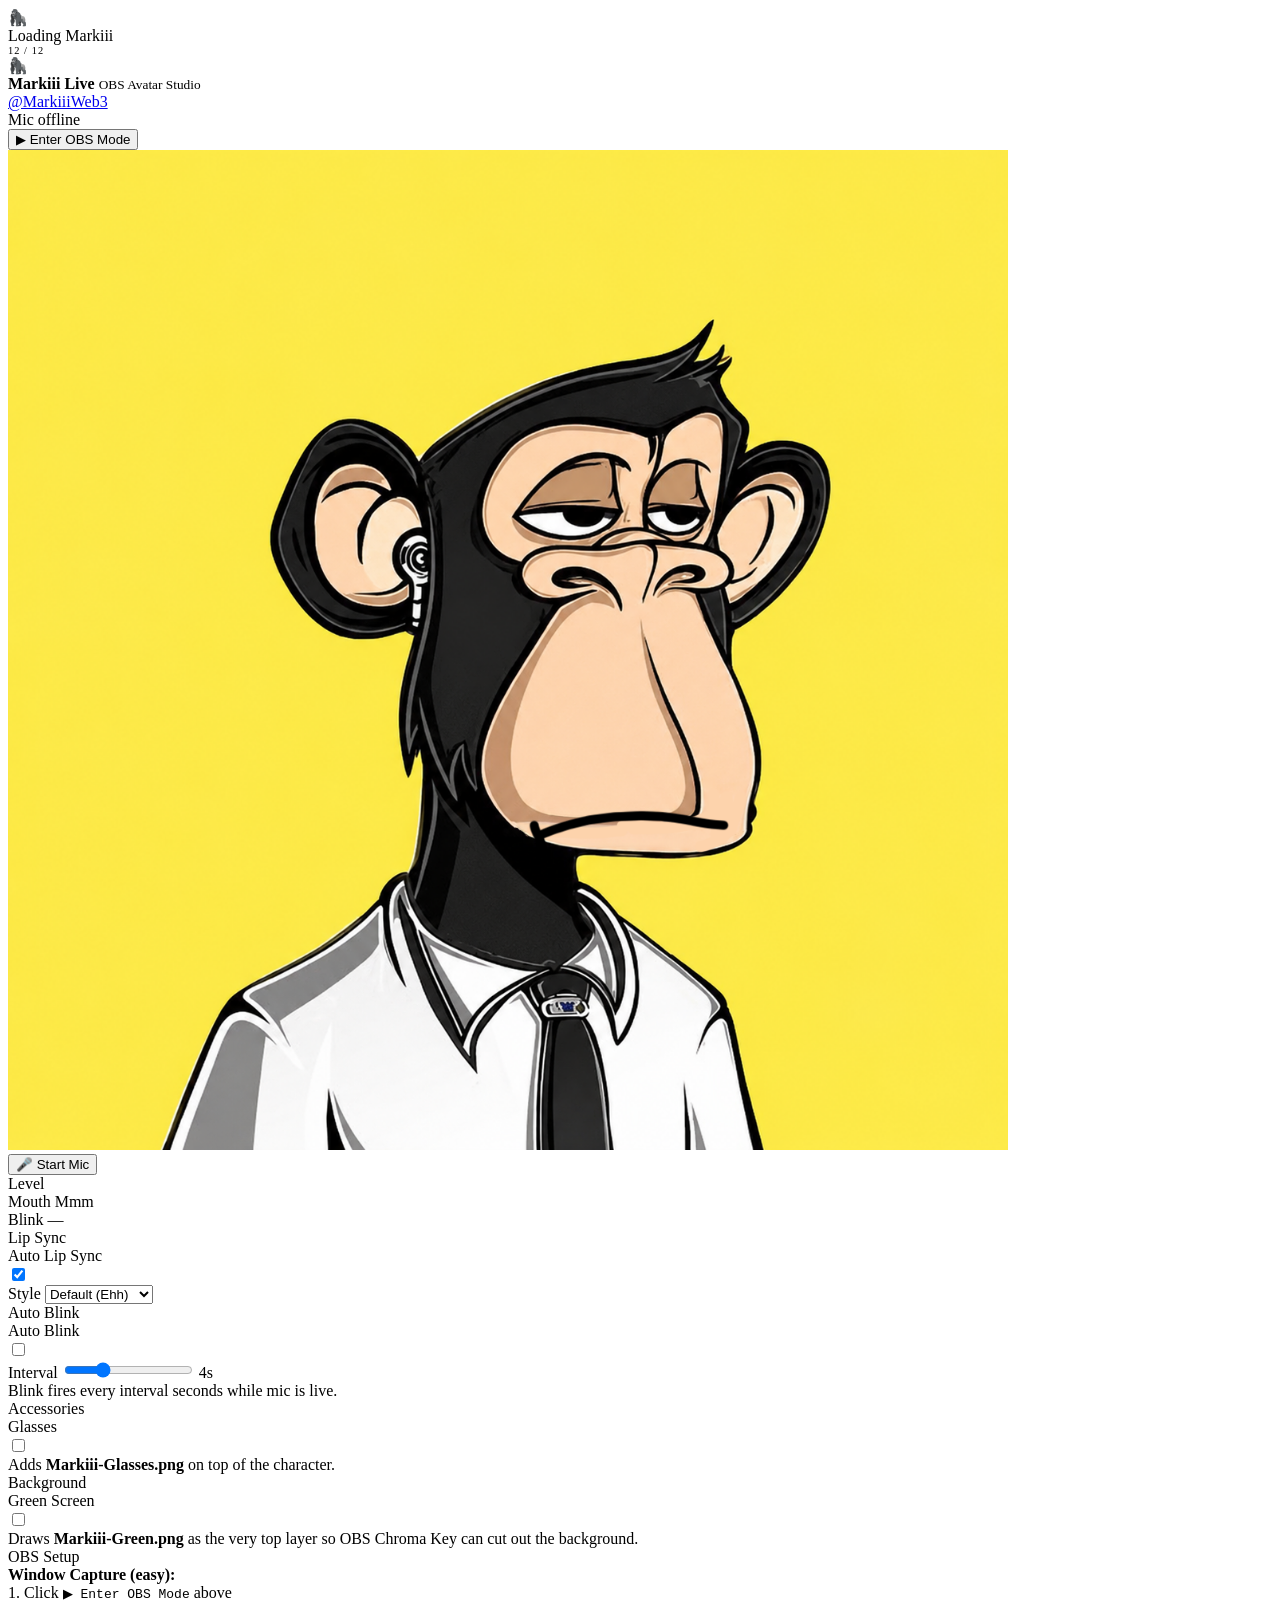
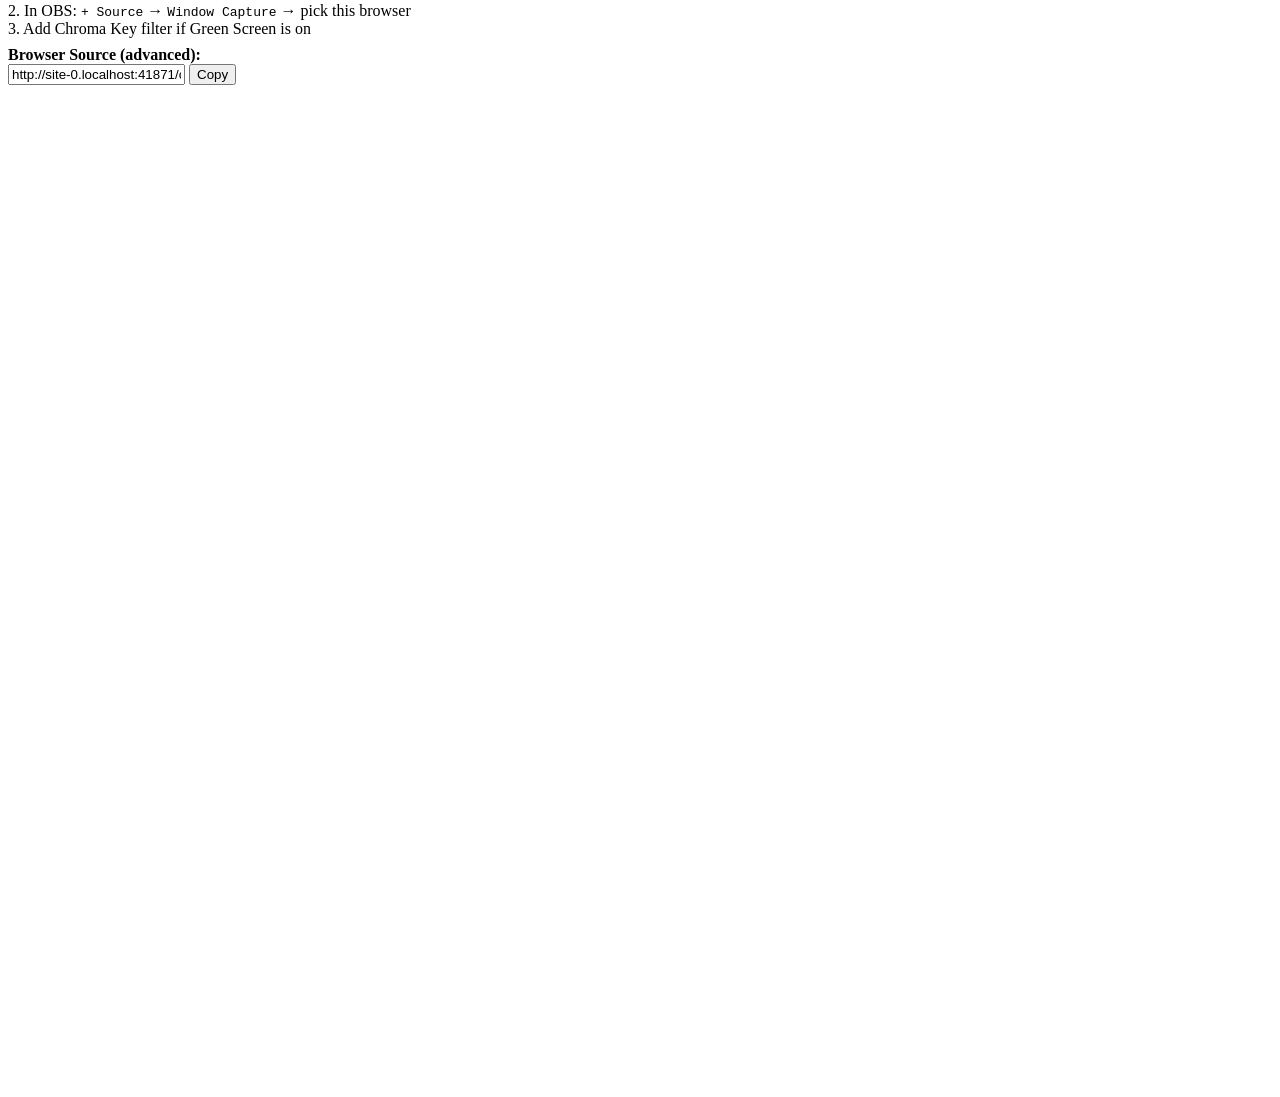
==== index.html @ 3ba4d474 "Create index.html" ====
<!DOCTYPE html>
<html lang="en">
<head>
<meta charset="UTF-8"/>
<meta name="viewport" content="width=device-width, initial-scale=1.0"/>
<title>Markiii Live · OBS Studio</title>
<meta name="description" content="Live avatar tool for Markiii — lip sync, blink, glasses + green screen overlays for OBS."/>
<link rel="icon" href="data:image/svg+xml,<svg xmlns='http://www.w3.org/2000/svg' viewBox='0 0 100 100'><text y='.9em' font-size='90'>🦍</text></svg>"/>
<link rel="stylesheet" href="style.css"/>
</head>
<body>

<!-- ═════════════ LOADER ═════════════ -->
<div class="loader" id="loader">
  <div class="loader-mark">🦍</div>
  <div class="loader-text">Loading Markiii</div>
  <div class="loader-bar"><div class="loader-fill" id="loaderFill"></div></div>
  <div class="loader-text" id="loaderStat" style="font-size:0.65rem;letter-spacing:0.1em;">0 / 0</div>
</div>

<!-- ═════════════ HEADER ═════════════ -->
<header class="header">
  <div class="brand">
    <div class="brand-mark">🦍</div>
    <div class="brand-text">
      <strong>Markiii Live</strong>
      <small>OBS Avatar Studio</small>
    </div>
  </div>
  <a class="h-handle" href="https://x.com/MarkiiiWeb3" target="_blank" rel="noopener">@MarkiiiWeb3</a>
  <div class="h-spacer"></div>
  <div class="h-status">
    <div class="dot" id="micDot"></div>
    <span id="micStatusText">Mic offline</span>
  </div>
  <button class="btn-obs-enter" onclick="enterObsMode()">▶ Enter OBS Mode</button>
</header>

<!-- ═════════════ MAIN LAYOUT ═════════════ -->
<main class="main">

  <!-- Stage -->
  <div class="stage">
    <div class="stage-canvas">
      <div class="canvas-frame" id="canvasFrame">
        <canvas id="previewCanvas" width="1000" height="1000"></canvas>
      </div>
    </div>
    <div class="stage-foot">
      <div class="foot-block">
        <button class="btn-mic" id="micBtn" onclick="toggleMic()">🎤 Start Mic</button>
      </div>
      <div class="foot-block">
        <span class="foot-label">Level</span>
        <div id="micMeter"><div id="micFill"></div></div>
      </div>
      <div class="foot-block">
        <span class="foot-label">Mouth</span>
        <span class="foot-val" id="footMouth">Mmm</span>
      </div>
      <div class="foot-block">
        <span class="foot-label">Blink</span>
        <span class="foot-val" id="footBlink">—</span>
      </div>
    </div>
  </div>

  <!-- Controls -->
  <aside class="panel">

    <!-- Lip Sync -->
    <div class="group">
      <div class="group-hd">Lip Sync</div>
      <div class="row">
        <label>Auto Lip Sync</label>
        <div class="switch on" id="lipSyncSwitch" onclick="toggleSwitch('lipSync')">
          <input type="checkbox" id="lipSyncToggle" checked/>
        </div>
      </div>
      <div class="row">
        <label>Style</label>
        <select id="syncStyle">
          <option value="ehh">Default (Ehh)</option>
          <option value="uhh">Casual (Uhh)</option>
          <option value="smile">Smiley (Smile)</option>
          <option value="sss">Hissy (Sss)</option>
        </select>
      </div>
    </div>

    <!-- Auto Blink -->
    <div class="group">
      <div class="group-hd">Auto Blink</div>
      <div class="row">
        <label>Auto Blink</label>
        <div class="switch" id="blinkSwitch" onclick="toggleSwitch('blink')">
          <input type="checkbox" id="blinkToggle"/>
        </div>
      </div>
      <div class="row">
        <label>Interval</label>
        <input type="range" id="blinkSlider" min="1" max="12" step="0.5" value="4" oninput="onBlinkSlider()"/>
        <span class="val" id="blinkVal">4s</span>
      </div>
      <div class="indicator">Blink fires every interval seconds while mic is live.</div>
    </div>

    <!-- Accessories -->
    <div class="group">
      <div class="group-hd">Accessories</div>
      <div class="row">
        <label>Glasses</label>
        <div class="switch" id="glassesSwitch" onclick="toggleSwitch('glasses')">
          <input type="checkbox" id="glassesToggle"/>
        </div>
      </div>
      <div class="help">Adds <strong style="color:var(--lemon)">Markiii-Glasses.png</strong> on top of the character.</div>
    </div>

    <!-- Background -->
    <div class="group">
      <div class="group-hd">Background</div>
      <div class="row">
        <label>Green Screen</label>
        <div class="switch" id="greenSwitch" onclick="toggleSwitch('green')">
          <input type="checkbox" id="greenToggle"/>
        </div>
      </div>
      <div class="help">Draws <strong style="color:var(--lemon)">Markiii-Green.png</strong> as the very top layer so OBS Chroma Key can cut out the background.</div>
    </div>

    <!-- OBS Setup -->
    <div class="group">
      <div class="group-hd">OBS Setup</div>
      <div class="help">
        <strong style="color:var(--ink);">Window Capture (easy):</strong><br/>
        1. Click <kbd>▶ Enter OBS Mode</kbd> above<br/>
        2. In OBS: <kbd>+ Source</kbd> → <kbd>Window Capture</kbd> → pick this browser<br/>
        3. Add Chroma Key filter if Green Screen is on<br/>
      </div>
      <div class="help" style="margin-top:0.5rem;">
        <strong style="color:var(--ink);">Browser Source (advanced):</strong>
        <div class="obs-url-row">
          <input id="obsUrl" readonly value=""/>
          <button onclick="copyObsUrl()">Copy</button>
        </div>
      </div>
    </div>

  </aside>
</main>

<!-- ═════════════ OBS MODE OVERLAY ═════════════ -->
<div class="obs-mode" id="obsMode">
  <div class="obs-canvas-wrap">
    <canvas id="obsCanvas" width="1000" height="1000"></canvas>
  </div>
</div>
<div class="obs-exit" id="obsExit" style="display:none;">
  <button onclick="exitObsMode()">× Exit OBS Mode</button>
  <button class="pause" id="pauseBtn" onclick="togglePause()">⏸ Pause Mic</button>
</div>

<script>
// ═══════════════════════════════════════════════════════════════════════════
//  Markiii Live — single-file OBS avatar studio
//  Simpler than SolQuicks: no auto-expressions. Just lip sync + periodic blink.
// ═══════════════════════════════════════════════════════════════════════════

// ── ASSETS ────────────────────────────────────────────────────────────────
const ASSET_BASE = './assets/';

const BASE    = 'Markiii-Base.png';
const BLINK   = 'Markiii-Blink.png';
const GLASSES = 'Markiii-Glasses.png';
const GREEN   = 'Markiii-Green.png';

// Mouth shapes — volume tier → mouth file, per style
const MOUTHS = {
  ehh:   { silent:'Markiii-Mmm.png',   quiet:'Markiii-Eee.png', mid:'Markiii-Ehh.png',   loud:'Markiii-Ahh.png' },
  uhh:   { silent:'Markiii-Mmm.png',   quiet:'Markiii-Eee.png', mid:'Markiii-Uhh.png',   loud:'Markiii-Ahh.png' },
  smile: { silent:'Markiii-Smile.png', quiet:'Markiii-Eee.png', mid:'Markiii-Smile.png', loud:'Markiii-Ahh.png' },
  sss:   { silent:'Markiii-Mmm.png',   quiet:'Markiii-Sss.png', mid:'Markiii-Rrr.png',   loud:'Markiii-Ahh.png' },
};

// ── STATE ─────────────────────────────────────────────────────────────────
const state = {
  lipSync: true,
  syncStyle: 'ehh',
  autoBlink: false,
  blinkIntervalSec: 4,
  glasses: false,
  greenScreen: false,
  micPaused: false,
};

let blinkUntil = 0;            // performance.now() deadline for blink frame
let lastAutoBlinkTime = 0;
let currentMouth = 'silent';
const BLINK_MS = 140;

// ── IMAGE CACHE ───────────────────────────────────────────────────────────
const IMG = {};
function imgUrl(file) { return ASSET_BASE + encodeURIComponent(file); }

function preload(onProgress) {
  const files = new Set();
  files.add(BASE); files.add(BLINK); files.add(GLASSES); files.add(GREEN);
  Object.values(MOUTHS).forEach(m => Object.values(m).forEach(f => files.add(f)));
  const list = [...files];
  let done = 0;
  return Promise.all(list.map(file => new Promise(res => {
    const img = new Image();
    img.crossOrigin = 'anonymous';
    img.onload = img.onerror = () => {
      IMG[file] = (img.complete && img.naturalWidth) ? img : null;
      done++;
      onProgress(done, list.length, file);
      res();
    };
    img.src = imgUrl(file);
  })));
}

// ── CANVAS RENDER ─────────────────────────────────────────────────────────
const previewCanvas = document.getElementById('previewCanvas');
const previewCtx = previewCanvas.getContext('2d');
const obsCanvas = document.getElementById('obsCanvas');
const obsCtx = obsCanvas.getContext('2d');

function getMouthFile() {
  const set = MOUTHS[state.syncStyle] || MOUTHS.ehh;
  return set[currentMouth] || set.silent;
}

function isBlinking() {
  return performance.now() < blinkUntil;
}

function drawFrame(ctx, w, h) {
  ctx.clearRect(0, 0, w, h);

  // 1. Base (always)
  const baseImg = IMG[BASE];
  if (baseImg) ctx.drawImage(baseImg, 0, 0, w, h);

  // 2. Mouth (always — silence frame = closed mouth)
  const mouthImg = IMG[getMouthFile()];
  if (mouthImg) ctx.drawImage(mouthImg, 0, 0, w, h);

  // 3. Blink overlay (conditional)
  if (isBlinking()) {
    const blinkImg = IMG[BLINK];
    if (blinkImg) ctx.drawImage(blinkImg, 0, 0, w, h);
  }

  // 4. Glasses overlay (conditional)
  if (state.glasses) {
    const gImg = IMG[GLASSES];
    if (gImg) ctx.drawImage(gImg, 0, 0, w, h);
  }

  // 5. Green screen overlay — very top layer (conditional)
  if (state.greenScreen) {
    const grImg = IMG[GREEN];
    if (grImg) ctx.drawImage(grImg, 0, 0, w, h);
  }
}

function render() {
  drawFrame(previewCtx, previewCanvas.width, previewCanvas.height);
  if (document.body.classList.contains('obs-active')) {
    drawFrame(obsCtx, obsCanvas.width, obsCanvas.height);
  }
}

// ── LIP SYNC ──────────────────────────────────────────────────────────────
function getMouthTier(vol) {
  if (vol > 0.12)  return 'loud';
  if (vol > 0.05)  return 'mid';
  if (vol > 0.018) return 'quiet';
  return 'silent';
}

// ── MIC ───────────────────────────────────────────────────────────────────
let analyser = null;
let audioCtx = null;
let micStream = null;

async function toggleMic() {
  if (micStream) { stopMic(); return; }
  try {
    micStream = await navigator.mediaDevices.getUserMedia({ audio: true, video: false });
    audioCtx = new (window.AudioContext || window.webkitAudioContext)();
    if (audioCtx.state === 'suspended') await audioCtx.resume();
    analyser = audioCtx.createAnalyser();
    analyser.fftSize = 256;
    analyser.smoothingTimeConstant = 0;
    audioCtx.createMediaStreamSource(micStream).connect(analyser);
    document.getElementById('micBtn').textContent = '⏹ Stop Mic';
    document.getElementById('micBtn').classList.add('live');
    document.getElementById('micDot').classList.add('live');
    document.getElementById('micStatusText').textContent = 'Listening';
  } catch (e) {
    document.getElementById('micStatusText').textContent = 'Mic denied';
  }
}

function stopMic() {
  if (micStream) micStream.getTracks().forEach(t => t.stop());
  if (audioCtx) audioCtx.close();
  micStream = null; audioCtx = null; analyser = null;
  document.getElementById('micBtn').textContent = '🎤 Start Mic';
  document.getElementById('micBtn').classList.remove('live');
  document.getElementById('micDot').classList.remove('live');
  document.getElementById('micStatusText').textContent = 'Mic offline';
  document.getElementById('micFill').style.width = '0%';
  currentMouth = 'silent';
}

function togglePause() {
  state.micPaused = !state.micPaused;
  document.getElementById('pauseBtn').textContent = state.micPaused ? '▶ Resume' : '⏸ Pause Mic';
  document.getElementById('pauseBtn').classList.toggle('paused', state.micPaused);
}

// ── MAIN LOOP ─────────────────────────────────────────────────────────────
function loop() {
  if (analyser && !state.micPaused) {
    const d = new Float32Array(analyser.fftSize);
    analyser.getFloatTimeDomainData(d);
    let sq = 0; for (let i = 0; i < d.length; i++) sq += d[i]*d[i];
    const rawRms = Math.sqrt(sq / d.length);

    if (state.lipSync) currentMouth = getMouthTier(rawRms);
    else currentMouth = 'silent';

    document.getElementById('micFill').style.width = Math.min(100, rawRms * 800) + '%';
    document.getElementById('footMouth').textContent =
      (state.lipSync ? currentMouth.charAt(0).toUpperCase() + currentMouth.slice(1) : 'Off');
  }

  // Auto-blink timer
  if (state.autoBlink && analyser) {
    const now = performance.now();
    if (now - lastAutoBlinkTime > state.blinkIntervalSec * 1000) {
      blinkUntil = Math.max(blinkUntil, now + BLINK_MS);
      lastAutoBlinkTime = now;
    }
  }

  document.getElementById('footBlink').textContent = isBlinking() ? '●' : '—';

  render();
  requestAnimationFrame(loop);
}

// ── UI HANDLERS ───────────────────────────────────────────────────────────
function toggleSwitch(key) {
  if (key === 'lipSync') {
    state.lipSync = !state.lipSync;
    document.getElementById('lipSyncSwitch').classList.toggle('on', state.lipSync);
    document.getElementById('lipSyncToggle').checked = state.lipSync;
  } else if (key === 'blink') {
    state.autoBlink = !state.autoBlink;
    document.getElementById('blinkSwitch').classList.toggle('on', state.autoBlink);
    document.getElementById('blinkToggle').checked = state.autoBlink;
  } else if (key === 'glasses') {
    state.glasses = !state.glasses;
    document.getElementById('glassesSwitch').classList.toggle('on', state.glasses);
    document.getElementById('glassesToggle').checked = state.glasses;
  } else if (key === 'green') {
    state.greenScreen = !state.greenScreen;
    document.getElementById('greenSwitch').classList.toggle('on', state.greenScreen);
    document.getElementById('greenToggle').checked = state.greenScreen;
  }
  broadcastState();
}

function onBlinkSlider() {
  state.blinkIntervalSec = parseFloat(document.getElementById('blinkSlider').value);
  document.getElementById('blinkVal').textContent = state.blinkIntervalSec + 's';
  broadcastState();
}

document.getElementById('syncStyle').addEventListener('change', e => {
  state.syncStyle = e.target.value;
  broadcastState();
});

// ── OBS MODE ──────────────────────────────────────────────────────────────
function enterObsMode() {
  document.body.classList.add('obs-active');
  document.getElementById('obsExit').style.display = 'flex';
  if (!micStream) toggleMic();
}
function exitObsMode() {
  document.body.classList.remove('obs-active');
  document.getElementById('obsExit').style.display = 'none';
}
document.addEventListener('keydown', e => {
  if (e.key === 'Escape' && document.body.classList.contains('obs-active')) exitObsMode();
});

// ── OBS BROWSER SOURCE URL ────────────────────────────────────────────────
const OBS_URL = window.location.href.replace(/index\.html?(\?.*)?$/i, '').replace(/\/$/, '') + '/obs.html';
document.getElementById('obsUrl').value = OBS_URL;
function copyObsUrl() {
  navigator.clipboard.writeText(OBS_URL).then(() => {
    const btn = event.target;
    const old = btn.textContent;
    btn.textContent = '✓';
    setTimeout(() => btn.textContent = old, 1500);
  });
}

// ── BROADCAST CHANNEL ─────────────────────────────────────────────────────
const ch = new BroadcastChannel('markiii-live');
function broadcastState() { ch.postMessage({ type: 'state', state: { ...state } }); }
setInterval(broadcastState, 2000);
window.addEventListener('focus', broadcastState);

// ── BOOT ──────────────────────────────────────────────────────────────────
preload((done, total) => {
  document.getElementById('loaderFill').style.width = (done / total * 100) + '%';
  document.getElementById('loaderStat').textContent = `${done} / ${total}`;
}).then(() => {
  setTimeout(() => document.getElementById('loader').classList.add('gone'), 200);
  loop();
});
</script>
</body>
</html>
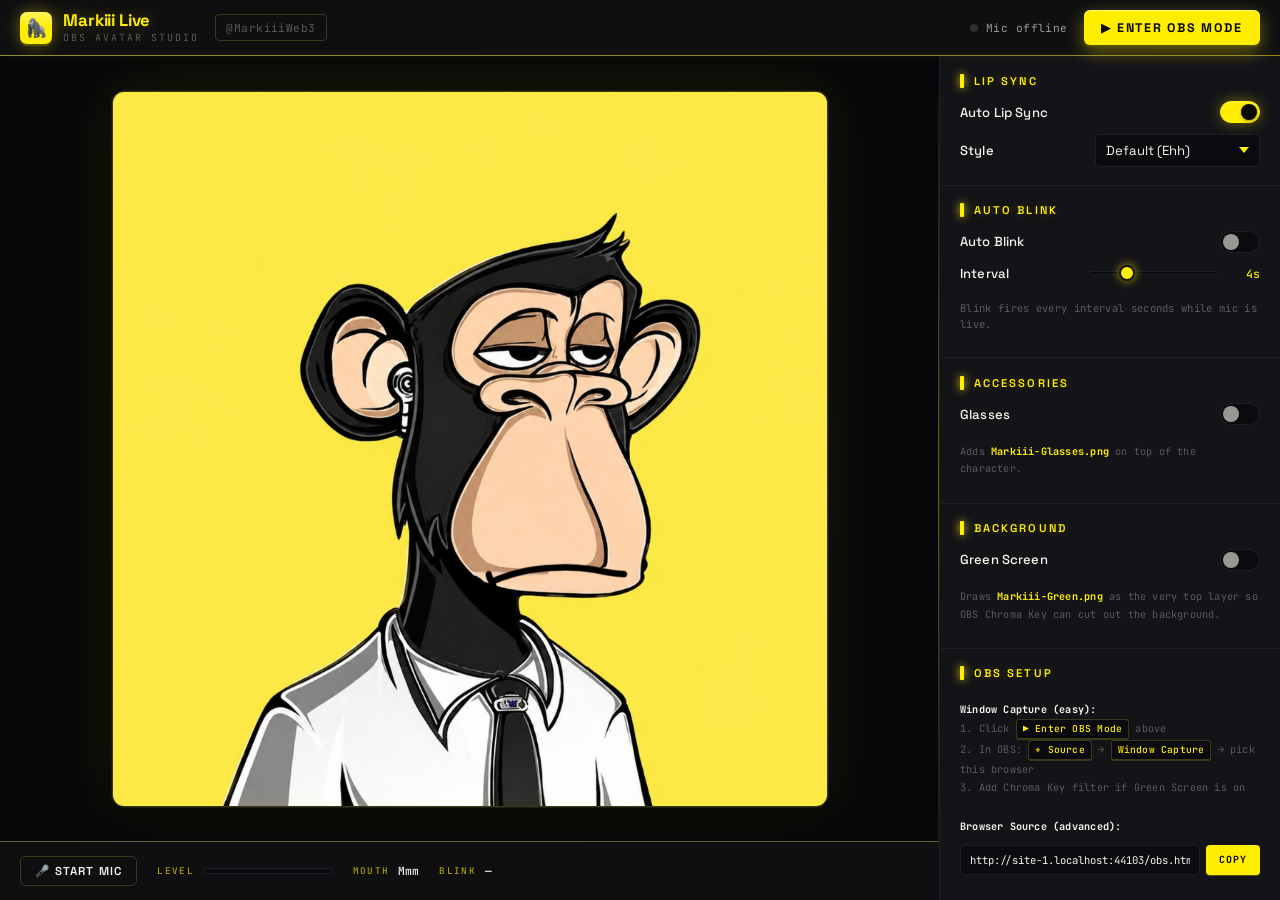
==== commit a29d52eb: "Update index.html" ====
--- a/index.html
+++ b/index.html
@@ -81,9 +81,7 @@
         <label>Style</label>
         <select id="syncStyle">
           <option value="ehh">Default (Ehh)</option>
-          <option value="uhh">Casual (Uhh)</option>
-          <option value="smile">Smiley (Smile)</option>
-          <option value="sss">Hissy (Sss)</option>
+          <option value="smile">Smiley</option>
         </select>
       </div>
     </div>
@@ -177,10 +175,8 @@
 
 // Mouth shapes — volume tier → mouth file, per style
 const MOUTHS = {
-  ehh:   { silent:'Markiii-Mmm.png',   quiet:'Markiii-Eee.png', mid:'Markiii-Ehh.png',   loud:'Markiii-Ahh.png' },
-  uhh:   { silent:'Markiii-Mmm.png',   quiet:'Markiii-Eee.png', mid:'Markiii-Uhh.png',   loud:'Markiii-Ahh.png' },
-  smile: { silent:'Markiii-Smile.png', quiet:'Markiii-Eee.png', mid:'Markiii-Smile.png', loud:'Markiii-Ahh.png' },
-  sss:   { silent:'Markiii-Mmm.png',   quiet:'Markiii-Sss.png', mid:'Markiii-Rrr.png',   loud:'Markiii-Ahh.png' },
+  ehh:   { silent:'Markiii-Mmm.png',   quiet:'Markiii-Eee.png', mid:'Markiii-Ehh.png', loud:'Markiii-Ahh.png' },
+  smile: { silent:'Markiii-Smile.png', quiet:'Markiii-Eee.png', mid:'Markiii-Ehh.png', loud:'Markiii-Ahh.png' },
 };
 
 // ── STATE ─────────────────────────────────────────────────────────────────
--- a/style.css
+++ b/style.css
@@ -0,0 +1,707 @@
+/* ═══════════════════════════════════════════════════════════════════════
+   Markiii Live — Dark + Lemon theme
+   ═══════════════════════════════════════════════════════════════════════ */
+
+@import url('https://fonts.googleapis.com/css2?family=JetBrains+Mono:wght@400;500;700&family=Space+Grotesk:wght@400;500;600;700&display=swap');
+
+/* ── DESIGN TOKENS ──────────────────────────────────────────────────── */
+:root {
+  /* Surfaces — very dark neutral, no warmth, lemon pops against this */
+  --bg:           #07070a;
+  --bg-elev:      #0f0f12;
+  --bg-panel:     #131318;
+  --bg-input:     #0b0b0f;
+  --line:         #1f1f26;
+  --line-soft:    #181820;
+  --line-hot:     #3a3a18;
+
+  /* Ink */
+  --ink:          #f5f5ec;
+  --ink-dim:      rgba(245,245,236,0.6);
+  --ink-faint:    rgba(245,245,236,0.32);
+  --ink-ghost:    rgba(245,245,236,0.14);
+
+  /* The hero color — bright lemon yellow */
+  --lemon:        #ffee00;
+  --lemon-glow:   #fff44f;
+  --lemon-soft:   #fff983;
+  --lemon-dim:    #aaa000;
+  --lemon-deep:   #555000;
+
+  /* Status */
+  --green:        #2ecc4c;
+  --red:          #e63429;
+
+  /* Lemon gradients */
+  --grad-lemon:   linear-gradient(90deg, var(--lemon-glow) 0%, var(--lemon) 100%);
+  --grad-lemon-v: linear-gradient(180deg, var(--lemon-glow) 0%, var(--lemon) 100%);
+
+  /* Glows */
+  --glow-lemon:   0 0 0 1px rgba(255,238,0,0.35), 0 0 22px rgba(255,238,0,0.3);
+  --glow-soft:    0 0 14px rgba(255,238,0,0.18);
+
+  /* Shadows */
+  --shadow:       0 1px 0 rgba(255,255,255,0.04), 0 12px 36px rgba(0,0,0,0.6);
+
+  /* Fonts */
+  --f-display:    'Space Grotesk', 'Helvetica Neue', sans-serif;
+  --f-mono:       'JetBrains Mono', 'SFMono-Regular', Menlo, monospace;
+  --f-body:       'Space Grotesk', system-ui, sans-serif;
+}
+
+* { margin:0; padding:0; box-sizing:border-box; }
+html, body { width:100%; height:100%; overflow:hidden; }
+body {
+  background: var(--bg);
+  color: var(--ink);
+  font-family: var(--f-body);
+  font-size: 14px;
+  letter-spacing: 0.01em;
+  -webkit-font-smoothing: antialiased;
+}
+
+/* Atmospheric background — lemon corner glow + dot grid + scan lines */
+body::before {
+  content: '';
+  position: fixed; inset: 0;
+  background-image:
+    radial-gradient(ellipse 90% 60% at 50% -10%, rgba(255,238,0,0.07) 0, transparent 55%),
+    radial-gradient(ellipse 70% 40% at 100% 110%, rgba(255,238,0,0.05) 0, transparent 50%),
+    radial-gradient(rgba(255,238,0,0.04) 1px, transparent 1px);
+  background-size: auto, auto, 26px 26px;
+  background-position: center;
+  pointer-events: none;
+  z-index: 0;
+}
+body::after {
+  content: '';
+  position: fixed; inset: 0;
+  background: repeating-linear-gradient(
+    0deg,
+    transparent 0 2px,
+    rgba(255,255,255,0.012) 2px 3px
+  );
+  pointer-events: none;
+  z-index: 0;
+  mix-blend-mode: overlay;
+}
+
+/* ── HEADER ──────────────────────────────────────────────────────────── */
+.header {
+  position: relative; z-index: 2;
+  height: 56px;
+  display: flex; align-items: center;
+  padding: 0 1.25rem;
+  background: var(--bg-elev);
+  border-bottom: 1px solid var(--line);
+  gap: 1rem;
+}
+.header::after {
+  content: '';
+  position: absolute;
+  left: 0; right: 0; bottom: -1px;
+  height: 1px;
+  background: var(--grad-lemon);
+  opacity: 0.5;
+  box-shadow: 0 0 8px rgba(255,238,0,0.4);
+}
+
+.brand {
+  display: flex; align-items: center; gap: 0.7rem;
+  font-family: var(--f-display);
+}
+.brand-mark {
+  width: 32px; height: 32px;
+  display: grid; place-items: center;
+  background: var(--lemon);
+  border-radius: 7px;
+  font-size: 18px;
+  box-shadow:
+    0 2px 0 var(--lemon-deep),
+    0 0 16px rgba(255,238,0,0.4);
+  position: relative;
+}
+.brand-mark::after {
+  content: '';
+  position: absolute;
+  inset: 0;
+  border-radius: 7px;
+  background: linear-gradient(180deg, rgba(255,255,255,0.35), transparent 50%);
+  pointer-events: none;
+}
+.brand-text { line-height: 1.1; }
+.brand-text strong {
+  font-weight: 700;
+  font-size: 1.05rem;
+  letter-spacing: -0.01em;
+  color: var(--lemon);
+  text-shadow: 0 0 18px rgba(255,238,0,0.4);
+}
+.brand-text small {
+  display: block;
+  font-family: var(--f-mono);
+  font-size: 0.62rem;
+  color: var(--ink-faint);
+  text-transform: uppercase;
+  letter-spacing: 0.2em;
+  margin-top: 3px;
+}
+
+.h-handle {
+  font-family: var(--f-mono);
+  font-size: 0.7rem;
+  color: var(--ink-faint);
+  text-decoration: none;
+  letter-spacing: 0.04em;
+  padding: 0.35rem 0.65rem;
+  border: 1px solid var(--line-hot);
+  border-radius: 4px;
+  transition: all 0.15s;
+}
+.h-handle:hover {
+  color: var(--lemon);
+  border-color: var(--lemon);
+  box-shadow: var(--glow-soft);
+}
+
+.h-spacer { flex: 1; }
+.h-status {
+  display: flex; align-items: center; gap: 0.5rem;
+  font-family: var(--f-mono);
+  font-size: 0.7rem;
+  color: var(--ink-dim);
+  letter-spacing: 0.04em;
+}
+.dot {
+  width: 8px; height: 8px; border-radius: 50%;
+  background: var(--ink-ghost);
+  transition: all 0.2s;
+}
+.dot.live {
+  background: var(--lemon);
+  box-shadow: 0 0 14px var(--lemon), 0 0 4px var(--lemon);
+  animation: pulse 1.6s infinite;
+}
+@keyframes pulse {
+  0%,100% { opacity: 1; transform: scale(1); }
+  50%     { opacity: 0.55; transform: scale(0.92); }
+}
+
+.btn-obs-enter {
+  position: relative;
+  background: var(--lemon);
+  color: #0a0900;
+  border: none;
+  font-family: var(--f-display);
+  font-weight: 700;
+  font-size: 0.78rem;
+  text-transform: uppercase;
+  letter-spacing: 0.14em;
+  padding: 0.6rem 1.1rem;
+  border-radius: 6px;
+  cursor: pointer;
+  box-shadow:
+    0 2px 0 var(--lemon-deep),
+    0 6px 18px rgba(255,238,0,0.4),
+    inset 0 1px 0 rgba(255,255,255,0.4);
+  transition: transform 0.1s, box-shadow 0.15s, filter 0.15s;
+}
+.btn-obs-enter:hover {
+  transform: translateY(-1px);
+  filter: brightness(1.06);
+  box-shadow:
+    0 3px 0 var(--lemon-deep),
+    0 8px 26px rgba(255,238,0,0.55),
+    inset 0 1px 0 rgba(255,255,255,0.45);
+}
+.btn-obs-enter:active {
+  transform: translateY(1px);
+  box-shadow: 0 1px 0 var(--lemon-deep), inset 0 1px 0 rgba(255,255,255,0.25);
+}
+
+/* ── MAIN LAYOUT ─────────────────────────────────────────────────────── */
+.main {
+  position: relative; z-index: 1;
+  display: grid;
+  grid-template-columns: 1fr 340px;
+  height: calc(100vh - 56px);
+  overflow: hidden;
+}
+
+/* ── STAGE (canvas area) ─────────────────────────────────────────────── */
+.stage {
+  display: flex; flex-direction: column;
+  background:
+    radial-gradient(ellipse at center, rgba(255,238,0,0.04) 0%, transparent 60%),
+    var(--bg);
+  overflow: hidden;
+  position: relative;
+  border-right: 1px solid var(--line);
+}
+.stage::before {
+  content: '';
+  position: absolute;
+  top: 0; right: 0; bottom: 0;
+  width: 1px;
+  background: linear-gradient(180deg, transparent, var(--lemon) 50%, transparent);
+  opacity: 0.4;
+}
+.stage-canvas {
+  flex: 1;
+  display: grid; place-items: center;
+  padding: 1.5rem;
+  position: relative;
+}
+.canvas-frame {
+  position: relative;
+  max-width: 100%; max-height: 100%;
+  aspect-ratio: 1 / 1;
+  width: min(100%, calc(100vh - 56px - 3rem - 80px));
+  border: 1px solid var(--line-hot);
+  border-radius: 12px;
+  background:
+    linear-gradient(135deg, rgba(255,238,0,0.03) 0%, rgba(0,0,0,0.2) 100%),
+    repeating-conic-gradient(#13131a 0% 25%, #0e0e14 0% 50%) 0 0 / 26px 26px;
+  box-shadow:
+    var(--shadow),
+    0 0 0 1px rgba(255,238,0,0.06),
+    0 0 60px rgba(255,238,0,0.12);
+  overflow: hidden;
+}
+.canvas-frame::before {
+  content: '';
+  position: absolute;
+  inset: 0;
+  border-radius: 12px;
+  pointer-events: none;
+  box-shadow: inset 0 0 30px rgba(255,238,0,0.04);
+  z-index: 2;
+}
+#previewCanvas {
+  position: absolute; inset: 0;
+  width: 100%; height: 100%;
+  display: block;
+  z-index: 1;
+}
+
+.stage-foot {
+  border-top: 1px solid var(--line);
+  background: var(--bg-elev);
+  padding: 0.85rem 1.25rem;
+  display: flex; align-items: center; gap: 1.25rem;
+  font-family: var(--f-mono);
+  font-size: 0.7rem;
+  color: var(--ink-dim);
+  min-height: 54px;
+  flex-wrap: wrap;
+  position: relative;
+}
+.stage-foot::before {
+  content: '';
+  position: absolute;
+  left: 0; right: 0; top: -1px;
+  height: 1px;
+  background: var(--grad-lemon);
+  opacity: 0.3;
+}
+.foot-block { display: flex; align-items: center; gap: 0.55rem; }
+.foot-label {
+  color: var(--lemon-dim);
+  text-transform: uppercase;
+  letter-spacing: 0.14em;
+  font-size: 0.58rem;
+  font-weight: 500;
+}
+.foot-val {
+  color: var(--ink);
+  font-weight: 500;
+}
+
+#micMeter {
+  width: 130px; height: 6px;
+  background: var(--bg-input);
+  border-radius: 3px;
+  overflow: hidden;
+  position: relative;
+  border: 1px solid var(--line);
+}
+#micFill {
+  height: 100%; width: 0%;
+  background: linear-gradient(90deg, var(--lemon-soft) 0%, var(--lemon) 60%, var(--red) 100%);
+  transition: width 0.05s linear;
+  box-shadow: 0 0 8px rgba(255,238,0,0.6);
+}
+
+.btn-mic {
+  background: transparent;
+  color: var(--ink);
+  border: 1px solid var(--line-hot);
+  font-family: var(--f-display);
+  font-weight: 600;
+  font-size: 0.72rem;
+  text-transform: uppercase;
+  letter-spacing: 0.1em;
+  padding: 0.45rem 0.9rem;
+  border-radius: 5px;
+  cursor: pointer;
+  transition: all 0.15s;
+}
+.btn-mic:hover {
+  border-color: var(--lemon);
+  color: var(--lemon);
+  box-shadow: var(--glow-lemon);
+}
+.btn-mic.live {
+  background: var(--lemon);
+  color: #0a0900;
+  border-color: var(--lemon);
+  box-shadow: 0 0 18px rgba(255,238,0,0.4);
+}
+
+/* ── CONTROLS PANEL ──────────────────────────────────────────────────── */
+.panel {
+  background: var(--bg-panel);
+  overflow-y: auto;
+  overflow-x: hidden;
+  position: relative;
+}
+.panel::-webkit-scrollbar { width: 6px; }
+.panel::-webkit-scrollbar-track { background: transparent; }
+.panel::-webkit-scrollbar-thumb {
+  background: var(--line-hot);
+  border-radius: 3px;
+}
+.panel::-webkit-scrollbar-thumb:hover { background: var(--lemon-dim); }
+
+.group {
+  border-bottom: 1px solid var(--line);
+  padding: 1.1rem 1.25rem;
+  position: relative;
+}
+.group-hd {
+  display: flex; align-items: center; gap: 0.65rem;
+  font-family: var(--f-display);
+  font-size: 0.7rem;
+  font-weight: 600;
+  text-transform: uppercase;
+  letter-spacing: 0.18em;
+  color: var(--lemon);
+  margin-bottom: 0.85rem;
+  text-shadow: 0 0 12px rgba(255,238,0,0.25);
+}
+.group-hd::before {
+  content: '';
+  width: 4px; height: 14px;
+  background: var(--lemon);
+  border-radius: 1px;
+  box-shadow: 0 0 8px var(--lemon);
+}
+
+.row {
+  display: flex; align-items: center; gap: 0.7rem;
+  margin-bottom: 0.65rem;
+}
+.row:last-child { margin-bottom: 0; }
+.row label {
+  flex: 1;
+  font-family: var(--f-body);
+  font-size: 0.82rem;
+  color: var(--ink);
+  font-weight: 500;
+}
+.row .val {
+  font-family: var(--f-mono);
+  font-size: 0.72rem;
+  color: var(--lemon);
+  min-width: 32px;
+  text-align: right;
+  font-weight: 500;
+}
+
+/* Toggle switch */
+.switch {
+  position: relative;
+  width: 40px; height: 22px;
+  background: var(--bg-input);
+  border: 1px solid var(--line);
+  border-radius: 12px;
+  cursor: pointer;
+  transition: all 0.2s;
+  flex-shrink: 0;
+}
+.switch::after {
+  content: '';
+  position: absolute;
+  top: 2px; left: 2px;
+  width: 16px; height: 16px;
+  background: var(--ink-dim);
+  border-radius: 50%;
+  transition: all 0.2s cubic-bezier(0.4, 0.0, 0.2, 1);
+}
+.switch input { display: none; }
+.switch.on {
+  background: var(--lemon);
+  border-color: var(--lemon);
+  box-shadow: 0 0 14px rgba(255,238,0,0.4), inset 0 1px 0 rgba(255,255,255,0.25);
+}
+.switch.on::after {
+  left: 20px;
+  background: #0a0900;
+  box-shadow: 0 1px 3px rgba(0,0,0,0.4);
+}
+
+/* Select */
+select {
+  flex: 1;
+  background: var(--bg-input);
+  border: 1px solid var(--line);
+  color: var(--ink);
+  font-family: var(--f-body);
+  font-size: 0.82rem;
+  padding: 0.45rem 0.65rem;
+  border-radius: 5px;
+  cursor: pointer;
+  outline: none;
+  transition: all 0.15s;
+  appearance: none;
+  background-image: url("data:image/svg+xml,%3Csvg xmlns='http://www.w3.org/2000/svg' width='10' height='6' viewBox='0 0 10 6'%3E%3Cpath fill='%23ffee00' d='M0 0l5 6 5-6z'/%3E%3C/svg%3E");
+  background-repeat: no-repeat;
+  background-position: right 0.6rem center;
+  padding-right: 1.8rem;
+}
+select:hover, select:focus {
+  border-color: var(--lemon);
+  box-shadow: var(--glow-lemon);
+}
+
+/* Range slider */
+input[type=range] {
+  flex: 1;
+  appearance: none;
+  background: transparent;
+  height: 20px;
+  cursor: pointer;
+}
+input[type=range]::-webkit-slider-runnable-track {
+  height: 4px;
+  background: var(--bg-input);
+  border: 1px solid var(--line);
+  border-radius: 2px;
+}
+input[type=range]::-moz-range-track {
+  height: 4px;
+  background: var(--bg-input);
+  border: 1px solid var(--line);
+  border-radius: 2px;
+}
+input[type=range]::-webkit-slider-thumb {
+  appearance: none;
+  width: 16px; height: 16px;
+  background: var(--lemon);
+  border-radius: 50%;
+  margin-top: -7px;
+  border: 2px solid var(--bg-panel);
+  box-shadow: 0 0 10px rgba(255,238,0,0.7), 0 2px 4px rgba(0,0,0,0.4);
+  cursor: grab;
+}
+input[type=range]::-moz-range-thumb {
+  width: 16px; height: 16px;
+  background: var(--lemon);
+  border-radius: 50%;
+  border: 2px solid var(--bg-panel);
+  box-shadow: 0 0 10px rgba(255,238,0,0.7), 0 2px 4px rgba(0,0,0,0.4);
+  cursor: grab;
+}
+input[type=range]:active::-webkit-slider-thumb { cursor: grabbing; }
+
+/* Status indicator text */
+.indicator {
+  font-family: var(--f-mono);
+  font-size: 0.66rem;
+  color: var(--ink-faint);
+  padding: 0.45rem 0;
+  min-height: 1.6em;
+  line-height: 1.5;
+  letter-spacing: 0.03em;
+}
+.indicator strong {
+  color: var(--lemon);
+  font-weight: 600;
+  text-transform: uppercase;
+  letter-spacing: 0.06em;
+}
+
+/* Help blurb */
+.help {
+  font-family: var(--f-mono);
+  font-size: 0.64rem;
+  color: var(--ink-faint);
+  line-height: 1.7;
+  padding: 0.45rem 0;
+  letter-spacing: 0.02em;
+}
+.help kbd {
+  display: inline-block;
+  font-family: var(--f-mono);
+  background: var(--bg-input);
+  border: 1px solid var(--line-hot);
+  border-bottom-width: 2px;
+  color: var(--lemon);
+  padding: 1px 6px;
+  border-radius: 3px;
+  font-size: 0.6rem;
+  font-weight: 500;
+}
+
+/* OBS URL copy */
+.obs-url-row {
+  display: flex; gap: 6px; margin-top: 0.55rem;
+}
+.obs-url-row input {
+  flex: 1; min-width: 0;
+  background: var(--bg-input);
+  border: 1px solid var(--line);
+  color: var(--ink);
+  font-family: var(--f-mono);
+  font-size: 0.66rem;
+  padding: 0.45rem 0.55rem;
+  border-radius: 4px;
+  outline: none;
+  transition: border-color 0.15s;
+}
+.obs-url-row input:focus { border-color: var(--lemon); }
+.obs-url-row button {
+  background: var(--lemon);
+  color: #0a0900;
+  border: none;
+  font-family: var(--f-mono);
+  font-size: 0.62rem;
+  padding: 0 0.85rem;
+  border-radius: 4px;
+  cursor: pointer;
+  font-weight: 700;
+  text-transform: uppercase;
+  letter-spacing: 0.08em;
+  box-shadow: 0 1px 0 var(--lemon-deep);
+  transition: filter 0.15s, transform 0.1s;
+}
+.obs-url-row button:hover { filter: brightness(1.08); }
+.obs-url-row button:active { transform: translateY(1px); box-shadow: none; }
+
+/* ── OBS MODE OVERLAY ────────────────────────────────────────────────── */
+.obs-mode {
+  position: fixed;
+  inset: 0;
+  z-index: 100;
+  display: none;
+  align-items: center;
+  justify-content: center;
+  background: transparent;
+}
+body.obs-active .obs-mode { display: flex; }
+body.obs-active .header,
+body.obs-active .main { display: none; }
+body.obs-active::before,
+body.obs-active::after { display: none; }
+
+.obs-canvas-wrap {
+  width: 100vmin;
+  height: 100vmin;
+  position: relative;
+}
+#obsCanvas {
+  width: 100%; height: 100%;
+  display: block;
+}
+
+/* Faded exit button — top-left corner */
+.obs-exit {
+  position: fixed;
+  top: 14px; left: 14px;
+  z-index: 101;
+  display: flex;
+  flex-direction: column;
+  gap: 6px;
+  opacity: 0.16;
+  transition: opacity 0.25s;
+}
+.obs-exit:hover { opacity: 1; }
+.obs-exit button {
+  background: rgba(15,15,18,0.88);
+  border: 1px solid rgba(255,238,0,0.25);
+  color: var(--ink);
+  font-family: var(--f-mono);
+  font-size: 0.65rem;
+  padding: 0.55rem 0.85rem;
+  border-radius: 5px;
+  cursor: pointer;
+  text-transform: uppercase;
+  letter-spacing: 0.12em;
+  backdrop-filter: blur(10px);
+  -webkit-backdrop-filter: blur(10px);
+  transition: all 0.15s;
+  font-weight: 500;
+}
+.obs-exit button:hover {
+  background: var(--lemon);
+  color: #0a0900;
+  border-color: var(--lemon);
+  box-shadow: 0 0 18px rgba(255,238,0,0.5);
+}
+.obs-exit button.pause.paused {
+  background: rgba(230,52,41,0.9);
+  border-color: var(--red);
+  color: #fff;
+}
+
+/* ── LOADER ──────────────────────────────────────────────────────────── */
+.loader {
+  position: fixed; inset: 0;
+  background:
+    radial-gradient(ellipse at center, rgba(255,238,0,0.08) 0%, transparent 50%),
+    var(--bg);
+  z-index: 200;
+  display: flex;
+  flex-direction: column;
+  align-items: center;
+  justify-content: center;
+  gap: 1.1rem;
+  transition: opacity 0.35s;
+}
+.loader.gone { opacity: 0; pointer-events: none; }
+.loader-mark {
+  font-size: 3.2rem;
+  animation: spin 2s linear infinite;
+  filter: drop-shadow(0 0 22px rgba(255,238,0,0.6));
+}
+@keyframes spin { from { transform: rotate(0); } to { transform: rotate(360deg); } }
+.loader-text {
+  font-family: var(--f-mono);
+  color: var(--lemon);
+  font-size: 0.75rem;
+  text-transform: uppercase;
+  letter-spacing: 0.22em;
+  font-weight: 500;
+}
+.loader-bar {
+  width: 220px; height: 4px;
+  background: var(--bg-input);
+  border: 1px solid var(--line);
+  border-radius: 2px;
+  overflow: hidden;
+}
+.loader-fill {
+  height: 100%; width: 0%;
+  background: var(--lemon);
+  transition: width 0.15s;
+  box-shadow: 0 0 12px rgba(255,238,0,0.7);
+}
+
+/* ── RESPONSIVE ──────────────────────────────────────────────────────── */
+@media (max-width: 900px) {
+  .main { grid-template-columns: 1fr; grid-template-rows: 1fr auto; }
+  .stage { border-right: none; border-bottom: 1px solid var(--line); }
+  .stage::before { display: none; }
+  .panel { max-height: 50vh; }
+  .canvas-frame { width: min(70vw, 70vh); }
+}
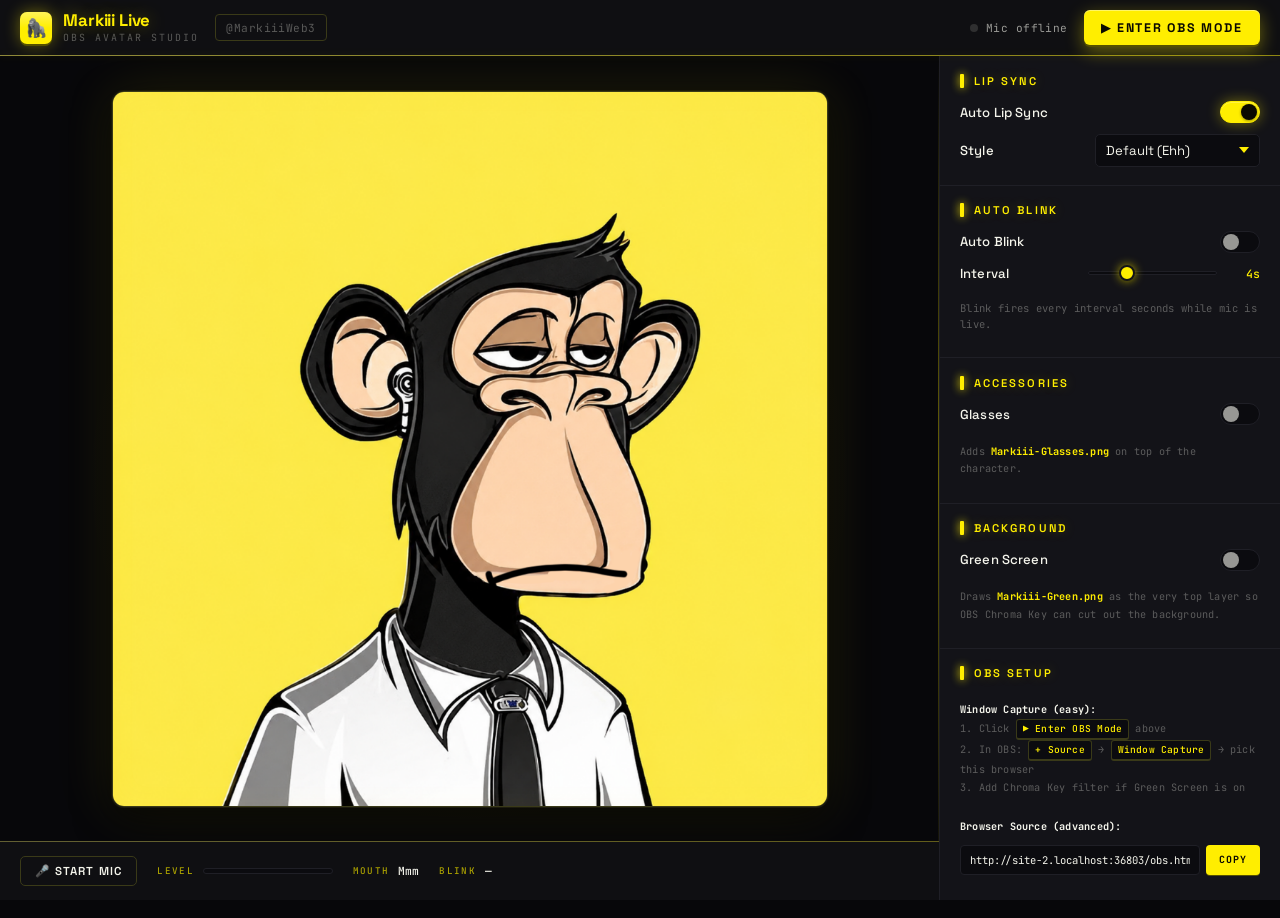
==== commit 5795d635: "Update index.html" ====
--- a/index.html
+++ b/index.html
@@ -147,6 +147,11 @@
 
   </aside>
 </main>
+
+<!-- ═════════════ MOBILE FOOTER (X handle) ═════════════ -->
+<footer class="mobile-handle-footer">
+  <a href="https://x.com/MarkiiiWeb3" target="_blank" rel="noopener">Follow @MarkiiiWeb3 on X →</a>
+</footer>
 
 <!-- ═════════════ OBS MODE OVERLAY ═════════════ -->
 <div class="obs-mode" id="obsMode">
